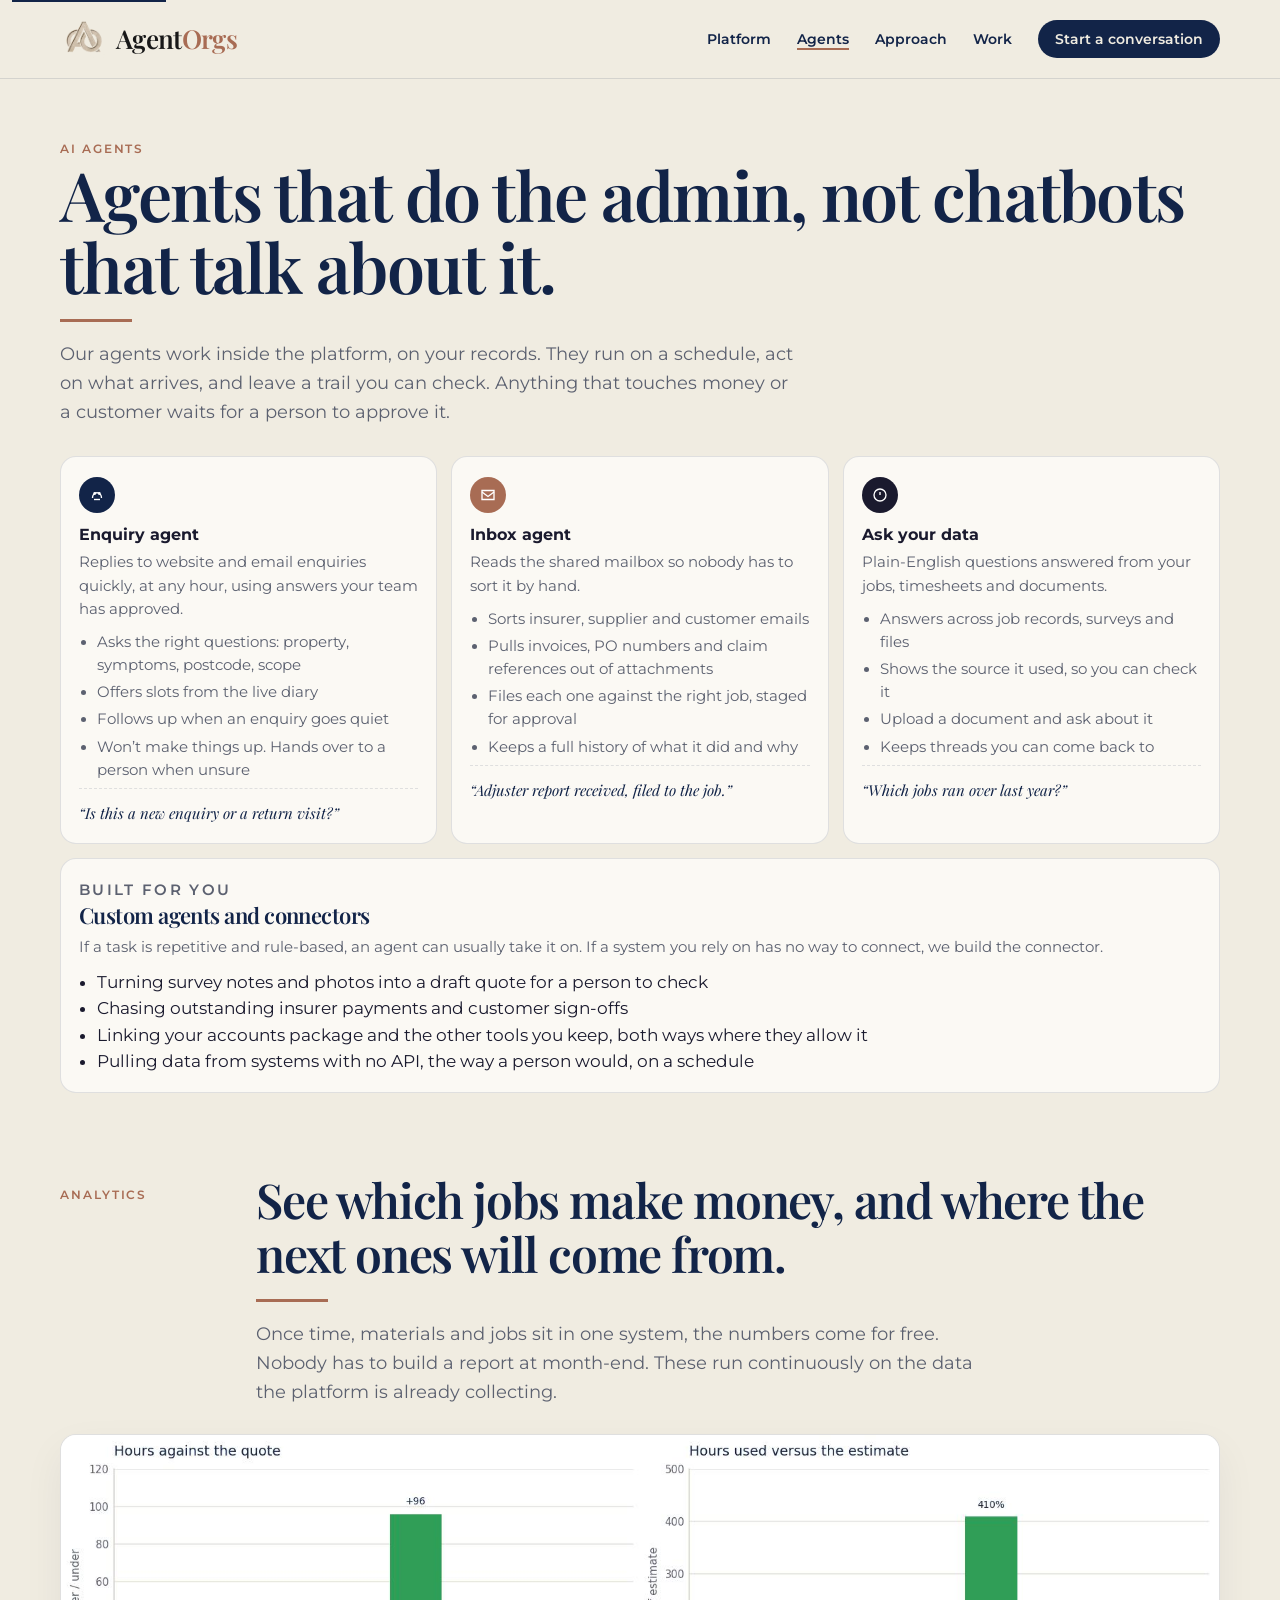
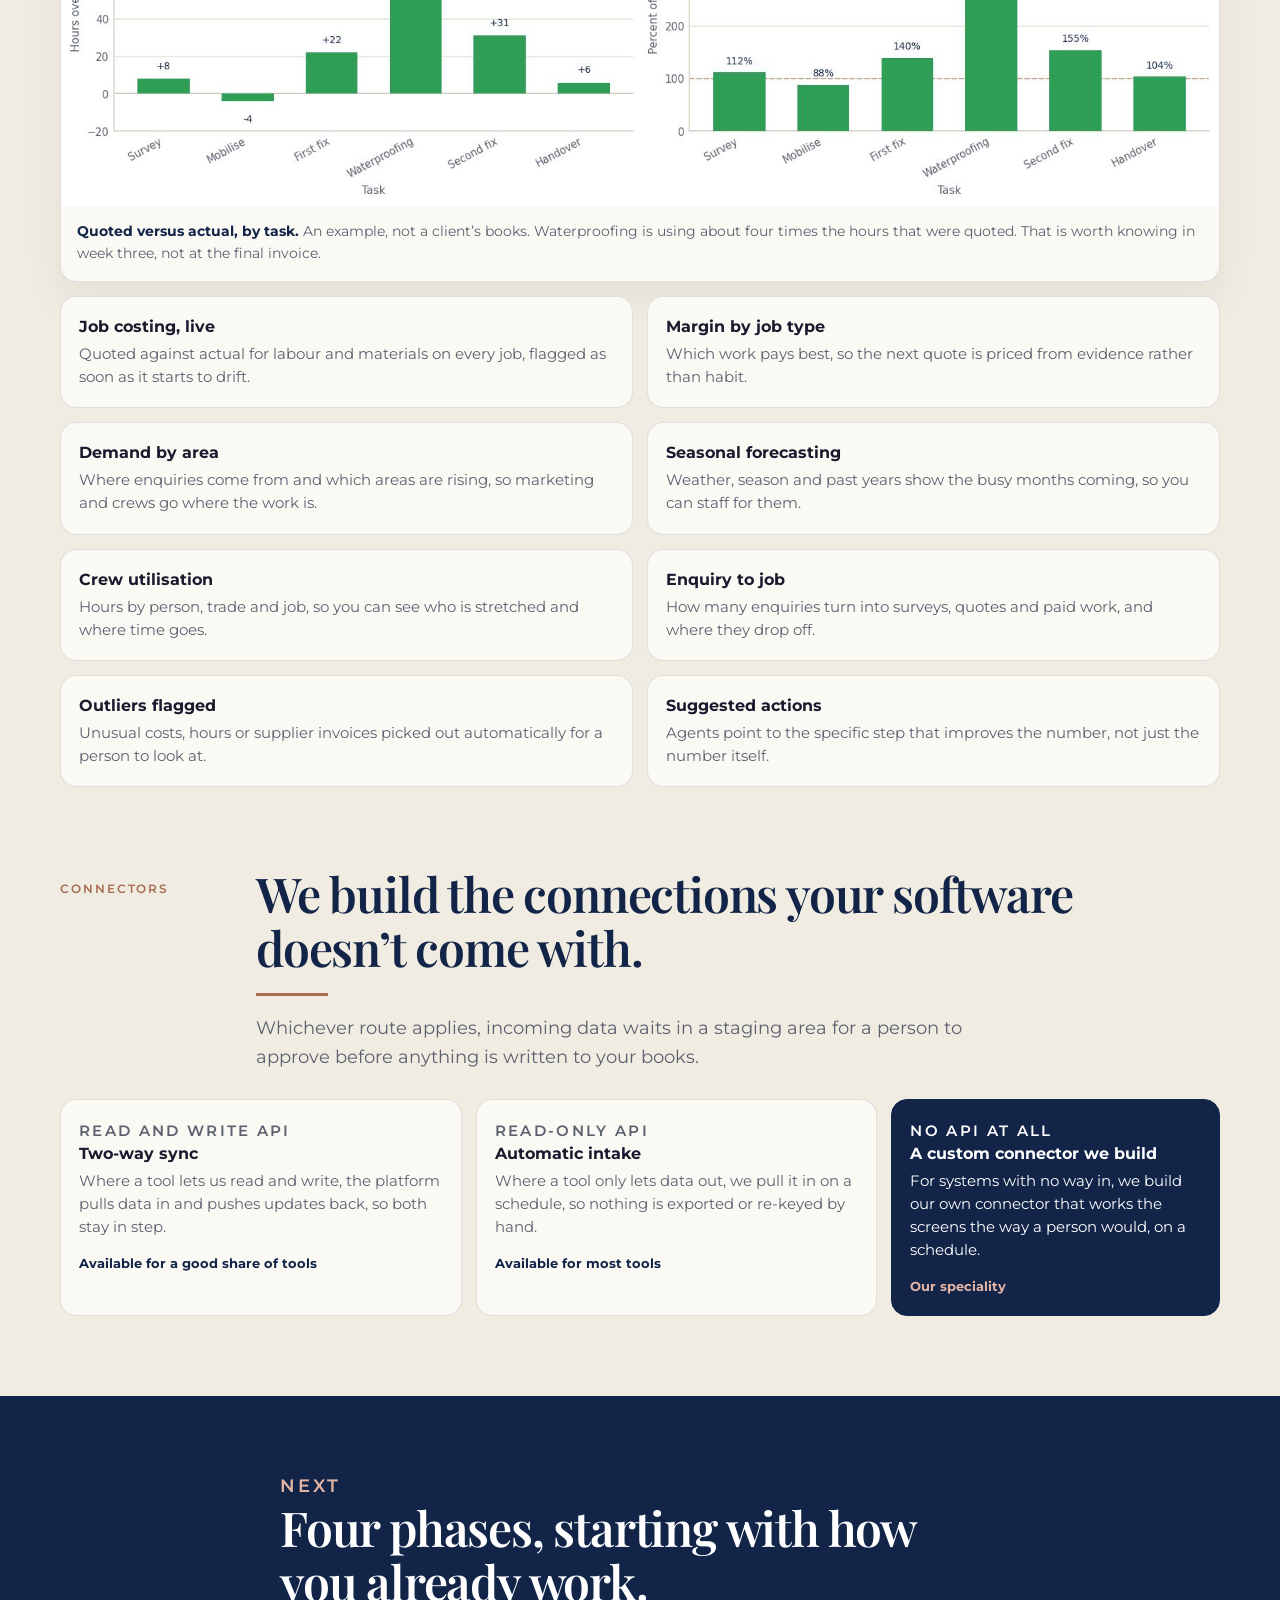
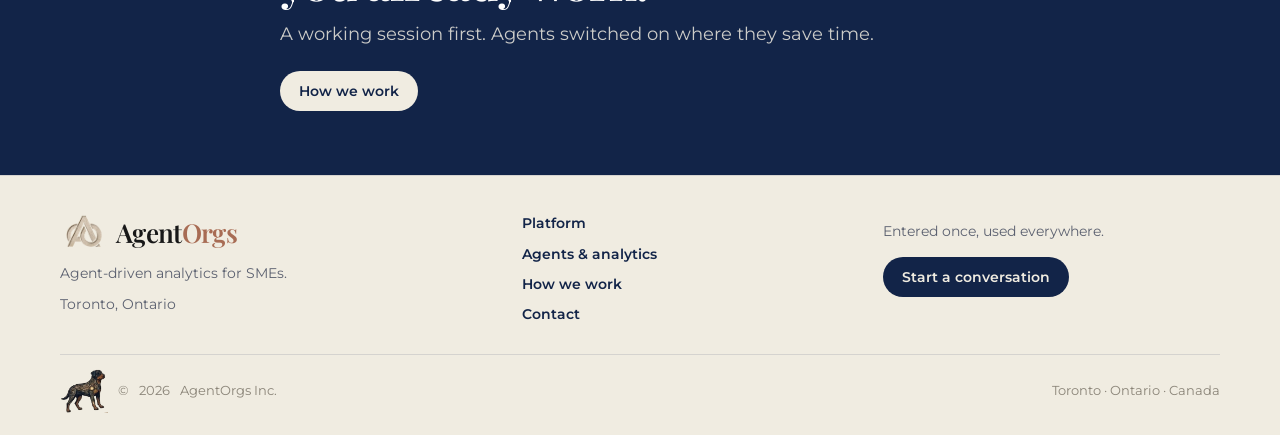
==== agents.html @ c2e17de2 "Add the AgentOrgs marketing site. Publish the static pages so the domain can be served from GitHub P" ====
<!DOCTYPE html>
<html lang="en-CA">
<head>
  <meta charset="utf-8">
  <meta name="viewport" content="width=device-width, initial-scale=1">
  <title>Agents and analytics — AgentOrgs</title>
  <meta name="description" content="Agents that do the admin inside the platform: enquiry, inbox, and plain-English questions over your jobs. Analytics that flag drift while the job is still open.">
  <meta name="theme-color" content="#f0ece1">
  <link rel="icon" href="assets/favicon.png" type="image/png">
  <link rel="preconnect" href="https://fonts.googleapis.com">
  <link rel="preconnect" href="https://fonts.gstatic.com" crossorigin>
  <link href="https://fonts.googleapis.com/css2?family=Montserrat:wght@500;600;700&family=Playfair+Display:ital,wght@0,500;0,600;0,700;1,500&display=swap" rel="stylesheet">
  <link rel="stylesheet" href="css/styles.css">
</head>
<body>
  <a class="skip" href="#main">Skip to content</a>
  <header class="site-header">
    <div class="container header-bar">
      <a class="brand" href="index.html">
        <img src="assets/logo.png" alt="" width="46" height="42">
        <span class="word"><span class="agent">Agent</span><span class="orgs">Orgs</span></span>
      </a>
      <button class="nav-toggle" type="button" aria-expanded="false" aria-controls="site-nav">Menu</button>
      <nav id="site-nav" class="site-nav" aria-label="Primary">
        <a href="platform.html">Platform</a>
        <a href="agents.html" aria-current="page">Agents</a>
        <a href="approach.html">Approach</a>
        <a href="index.html#work">Work</a>
        <a class="btn btn-navy nav-cta" href="contact.html">Start a conversation</a>
      </nav>
    </div>
  </header>

  <main id="main">
    <section class="page-hero container">
      <p class="kicker">AI agents</p>
      <h1>Agents that do the admin, not chatbots that talk about it.</h1>
      <hr class="title-rule">
      <p class="lead">Our agents work inside the platform, on your records. They run on a schedule, act on what arrives, and leave a trail you can check. Anything that touches money or a customer waits for a person to approve it.</p>
    </section>

    <section class="chapter container" style="padding-top:20px">
      <div class="agent-grid">
        <article class="agent-card">
          <span class="ico ico-navy" aria-hidden="true"><svg viewBox="0 0 24 24" fill="none" stroke="currentColor" stroke-width="1.8"><path d="M6 16c0-4 2.5-7 6-7s6 3 6 7"/><circle cx="9" cy="10" r="1"/><circle cx="15" cy="10" r="1"/><path d="M8 18h8"/></svg></span>
          <h3 style="margin-top:12px">Enquiry agent</h3>
          <p>Replies to website and email enquiries quickly, at any hour, using answers your team has approved.</p>
          <ul>
            <li>Asks the right questions: property, symptoms, postcode, scope</li>
            <li>Offers slots from the live diary</li>
            <li>Follows up when an enquiry goes quiet</li>
            <li>Won’t make things up. Hands over to a person when unsure</li>
          </ul>
          <p class="quote">“Is this a new enquiry or a return visit?”</p>
        </article>
        <article class="agent-card">
          <span class="ico ico-terra" aria-hidden="true"><svg viewBox="0 0 24 24" fill="none" stroke="currentColor" stroke-width="1.8"><path d="M4 6h16v12H4z"/><path d="M4 8l8 6 8-6"/></svg></span>
          <h3 style="margin-top:12px">Inbox agent</h3>
          <p>Reads the shared mailbox so nobody has to sort it by hand.</p>
          <ul>
            <li>Sorts insurer, supplier and customer emails</li>
            <li>Pulls invoices, PO numbers and claim references out of attachments</li>
            <li>Files each one against the right job, staged for approval</li>
            <li>Keeps a full history of what it did and why</li>
          </ul>
          <p class="quote">“Adjuster report received, filed to the job.”</p>
        </article>
        <article class="agent-card">
          <span class="ico ico-ink" aria-hidden="true"><svg viewBox="0 0 24 24" fill="none" stroke="currentColor" stroke-width="1.8"><circle cx="12" cy="12" r="8"/><path d="M12 8v4M12 16h.01"/></svg></span>
          <h3 style="margin-top:12px">Ask your data</h3>
          <p>Plain-English questions answered from your jobs, timesheets and documents.</p>
          <ul>
            <li>Answers across job records, surveys and files</li>
            <li>Shows the source it used, so you can check it</li>
            <li>Upload a document and ask about it</li>
            <li>Keeps threads you can come back to</li>
          </ul>
          <p class="quote">“Which jobs ran over last year?”</p>
        </article>
      </div>

      <article class="promise" style="margin-top:14px">
        <p class="kicker" style="margin-top:0">Built for you</p>
        <h3>Custom agents and connectors</h3>
        <p>If a task is repetitive and rule-based, an agent can usually take it on. If a system you rely on has no way to connect, we build the connector.</p>
        <ul class="plain-list">
          <li>Turning survey notes and photos into a draft quote for a person to check</li>
          <li>Chasing outstanding insurer payments and customer sign-offs</li>
          <li>Linking your accounts package and the other tools you keep, both ways where they allow it</li>
          <li>Pulling data from systems with no API, the way a person would, on a schedule</li>
        </ul>
      </article>
    </section>

    <section class="chapter container" id="analytics">
      <div class="chapter-head">
        <p class="kicker">Analytics</p>
        <div>
          <h2>See which jobs make money, and where the next ones will come from.</h2>
          <hr class="title-rule">
          <p class="lead">Once time, materials and jobs sit in one system, the numbers come for free. Nobody has to build a report at month-end. These run continuously on the data the platform is already collecting.</p>
        </div>
      </div>
      <figure class="shot">
        <img src="assets/shot_variance.jpg" alt="Example charts of hours over or under the quote, and hours used as a percent of the estimate. Waterproofing is the task running far over." width="1400" height="480">
        <figcaption><strong>Quoted versus actual, by task.</strong> An example, not a client’s books. Waterproofing is using about four times the hours that were quoted. That is worth knowing in week three, not at the final invoice.</figcaption>
      </figure>
      <div class="work-grid" style="margin-top:14px">
        <article class="work-card">
          <h3>Job costing, live</h3>
          <p>Quoted against actual for labour and materials on every job, flagged as soon as it starts to drift.</p>
        </article>
        <article class="work-card">
          <h3>Margin by job type</h3>
          <p>Which work pays best, so the next quote is priced from evidence rather than habit.</p>
        </article>
        <article class="work-card">
          <h3>Demand by area</h3>
          <p>Where enquiries come from and which areas are rising, so marketing and crews go where the work is.</p>
        </article>
        <article class="work-card">
          <h3>Seasonal forecasting</h3>
          <p>Weather, season and past years show the busy months coming, so you can staff for them.</p>
        </article>
        <article class="work-card">
          <h3>Crew utilisation</h3>
          <p>Hours by person, trade and job, so you can see who is stretched and where time goes.</p>
        </article>
        <article class="work-card">
          <h3>Enquiry to job</h3>
          <p>How many enquiries turn into surveys, quotes and paid work, and where they drop off.</p>
        </article>
        <article class="work-card">
          <h3>Outliers flagged</h3>
          <p>Unusual costs, hours or supplier invoices picked out automatically for a person to look at.</p>
        </article>
        <article class="work-card">
          <h3>Suggested actions</h3>
          <p>Agents point to the specific step that improves the number, not just the number itself.</p>
        </article>
      </div>
    </section>

    <section class="chapter container">
      <div class="chapter-head">
        <p class="kicker">Connectors</p>
        <div>
          <h2>We build the connections your software doesn’t come with.</h2>
          <hr class="title-rule">
          <p class="lead">Whichever route applies, incoming data waits in a staging area for a person to approve before anything is written to your books.</p>
        </div>
      </div>
      <div class="connect-grid">
        <article class="connect">
          <p class="kicker" style="margin-top:0">Read and write API</p>
          <h3>Two-way sync</h3>
          <p>Where a tool lets us read and write, the platform pulls data in and pushes updates back, so both stay in step.</p>
          <span class="tag">Available for a good share of tools</span>
        </article>
        <article class="connect">
          <p class="kicker" style="margin-top:0">Read-only API</p>
          <h3>Automatic intake</h3>
          <p>Where a tool only lets data out, we pull it in on a schedule, so nothing is exported or re-keyed by hand.</p>
          <span class="tag">Available for most tools</span>
        </article>
        <article class="connect special">
          <p class="kicker" style="margin-top:0">No API at all</p>
          <h3>A custom connector we build</h3>
          <p>For systems with no way in, we build our own connector that works the screens the way a person would, on a schedule.</p>
          <span class="tag">Our speciality</span>
        </article>
      </div>
    </section>
  </main>

  <section class="cta-band">
    <div class="container cta-inner">
      <p class="kicker">Next</p>
      <h2>Four phases, starting with how you already work.</h2>
      <p>A working session first. Agents switched on where they save time.</p>
      <a class="btn btn-paper" href="approach.html">How we work</a>
    </div>
  </section>

  <footer class="site-footer">
    <div class="container footer-grid">
      <div>
        <a class="brand" href="index.html">
          <img src="assets/logo.png" alt="" width="46" height="42">
          <span class="word"><span class="agent">Agent</span><span class="orgs">Orgs</span></span>
        </a>
        <p>Agent-driven analytics for SMEs.</p>
        <p>Toronto, Ontario</p>
      </div>
      <div class="footer-links">
        <a href="platform.html">Platform</a>
        <a href="agents.html">Agents &amp; analytics</a>
        <a href="approach.html">How we work</a>
        <a href="contact.html">Contact</a>
      </div>
      <div>
        <p>Entered once, used everywhere.</p>
        <a class="btn btn-navy" href="contact.html" style="margin-top:14px">Start a conversation</a>
      </div>
    </div>
    <div class="container footer-base">
      <span class="footer-mark"><img src="assets/dog.png" alt="" width="48" height="44">© <span id="year">2026</span> AgentOrgs Inc.</span>
      <span>Toronto · Ontario · Canada</span>
    </div>
  </footer>
  <script src="js/site.js"></script>
</body>
</html>
---- css/styles.css ----
:root {
  --paper: #f0ece1;
  --paper-2: #e7e1d4;
  --card: #fbf9f4;
  --ink: #1a1a2e;
  --navy: #122448;
  --muted: #5c6170;
  --line: rgba(18, 36, 72, 0.12);
  --terra: #a86c54;
  --terra-deep: #8c5844;
  --blue: #0066ff;
  --orange: #ff6b35;
  --green: #4ba173;
  --shadow: 0 16px 40px rgba(18, 36, 72, 0.06);
  --serif: "Playfair Display", Georgia, "Times New Roman", serif;
  --sans: "Montserrat", "Avenir Next", "Segoe UI", sans-serif;
  --max: 1160px;
  color-scheme: light;
}

*,
*::before,
*::after { box-sizing: border-box; }

html { scroll-behavior: smooth; }

body {
  margin: 0;
  background: var(--paper);
  color: var(--ink);
  font-family: var(--sans);
  font-size: 16.5px;
  line-height: 1.6;
  text-rendering: optimizeLegibility;
}

img { max-width: 100%; height: auto; display: block; }

a { color: inherit; }

button, input, textarea, select { font: inherit; color: inherit; }

h1, h2, h3, p { margin: 0; }

h1, h2, h3, .word {
  font-family: var(--serif);
  font-weight: 600;
  letter-spacing: -0.025em;
  color: var(--navy);
}

h1 {
  font-size: clamp(40px, 5.4vw, 68px);
  line-height: 1.05;
}

h2 {
  font-size: clamp(32px, 4vw, 48px);
  line-height: 1.12;
}

h3 { font-size: 22px; line-height: 1.25; }

.lead {
  font-size: 18px;
  line-height: 1.6;
  color: var(--muted);
  max-width: 46rem;
}

.title-rule {
  width: 72px;
  height: 3px;
  border: 0;
  margin: 18px 0 18px;
  background: var(--terra);
}

.container {
  width: min(var(--max), calc(100% - 40px));
  margin-inline: auto;
}

.skip {
  position: absolute;
  left: 12px;
  top: -40px;
  background: var(--navy);
  color: var(--paper);
  padding: 8px 12px;
  z-index: 50;
}

.skip:focus { top: 12px; }

:focus-visible {
  outline: 2px solid var(--terra);
  outline-offset: 3px;
}

::selection { background: var(--terra); color: #fff; }

.site-header {
  position: sticky;
  top: 0;
  z-index: 30;
  background: rgba(240, 236, 225, 0.92);
  backdrop-filter: blur(14px);
  border-bottom: 1px solid var(--line);
}

.header-bar {
  display: flex;
  align-items: center;
  gap: 28px;
  min-height: 78px;
}

.brand {
  display: flex;
  align-items: center;
  gap: 10px;
  text-decoration: none;
  flex: none;
}

.brand img { width: 46px; height: 42px; object-fit: contain; }

.word { font-size: 26px; line-height: 1; color: #181818; }

.word .orgs { color: var(--terra); }

.site-nav {
  display: flex;
  align-items: center;
  gap: 26px;
  margin-left: auto;
}

.site-nav a {
  text-decoration: none;
  font-size: 14px;
  font-weight: 600;
  color: var(--navy);
}

.site-nav a[aria-current="page"] {
  box-shadow: inset 0 -2px 0 var(--terra);
}

.site-nav a.btn {
  color: var(--paper);
  box-shadow: none;
}

.nav-toggle {
  display: none;
  margin-left: auto;
  background: transparent;
  border: 1px solid var(--line);
  border-radius: 999px;
  padding: 8px 14px;
  font-size: 13px;
  font-weight: 600;
  letter-spacing: 0.04em;
  text-transform: uppercase;
}

.btn {
  display: inline-flex;
  align-items: center;
  justify-content: center;
  gap: 8px;
  text-decoration: none;
  border-radius: 999px;
  padding: 12px 18px;
  border: 1px solid transparent;
  font-size: 14px;
  font-weight: 600;
  line-height: 1;
  cursor: pointer;
  background: transparent;
}

.btn-navy { background: var(--navy); color: var(--paper); }
.btn-navy:hover { background: #1b335f; }

.btn-ghost { border-color: rgba(18, 36, 72, 0.28); color: var(--navy); }
.btn-ghost:hover { background: rgba(18, 36, 72, 0.04); }

.btn-paper { background: var(--paper); color: var(--navy); }
.btn-paper:hover { background: #fff; }

.nav-cta { padding: 11px 16px; }

.hero {
  display: grid;
  grid-template-columns: minmax(0, 1.15fr) minmax(280px, 0.85fr);
  gap: 48px;
  align-items: end;
  padding: 54px 0 18px;
}

.wordmark { width: min(460px, 100%); margin-bottom: 28px; }

.hero-actions { display: flex; flex-wrap: wrap; gap: 12px; margin-top: 28px; }

.hero-aside {
  background: var(--card);
  border: 1px solid var(--line);
  border-radius: 18px;
  padding: 6px 22px;
  box-shadow: var(--shadow);
}

.hero-aside ol { list-style: none; margin: 0; padding: 0; }

.hero-aside li {
  display: grid;
  grid-template-columns: auto 1fr;
  column-gap: 14px;
  row-gap: 2px;
  padding: 18px 0;
  border-top: 1px solid var(--line);
}

.hero-aside li:first-child { border-top: 0; }

.hero-aside li > span {
  grid-row: span 2;
  align-self: center;
  font-family: var(--serif);
  font-size: 22px;
  color: var(--terra);
}

.hero-aside strong {
  font-family: var(--serif);
  font-size: 22px;
  font-weight: 600;
  color: var(--navy);
}

.hero-aside p { color: var(--muted); font-size: 14.5px; }

.chapter { padding: 72px 0 8px; }

.chapter-head {
  display: grid;
  grid-template-columns: 168px minmax(0, 1fr);
  gap: 12px 28px;
  margin-bottom: 28px;
}

.kicker {
  margin-top: 12px;
  font-size: 12px;
  font-weight: 600;
  letter-spacing: 0.16em;
  text-transform: uppercase;
  color: var(--terra);
}

.note {
  margin-top: 14px;
  color: #8a8478;
  font-size: 13px;
}

.note a {
  color: var(--terra-deep);
  font-weight: 600;
}

.stat-grid {
  display: grid;
  grid-template-columns: 1fr 1fr;
  gap: 14px;
}

.stat {
  border-radius: 10px;
  color: #fff;
  padding: 32px 28px 28px;
  min-height: 168px;
}

.stat b {
  display: block;
  font-family: var(--sans);
  font-weight: 700;
  font-size: clamp(46px, 6vw, 72px);
  letter-spacing: -0.04em;
  line-height: 0.95;
}

.stat span {
  display: block;
  margin-top: 12px;
  font-size: 18px;
  font-weight: 600;
}

.stat-blue { background: var(--blue); }
.stat-orange { background: var(--orange); }
.stat-ink { background: var(--ink); }
.stat-green { background: var(--green); }

.before {
  display: grid;
  grid-template-columns: 1fr auto 1fr auto 1fr auto 1fr;
  gap: 10px;
  align-items: stretch;
}

.before-card {
  border: 1.5px dashed rgba(26, 26, 46, 0.28);
  border-radius: 16px;
  padding: 22px 16px 18px;
  text-align: center;
}

.before-card h3 { font-size: 18px; margin-top: 12px; }
.before-card p { color: var(--muted); font-size: 14px; margin-top: 4px; }

.lock {
  display: flex;
  justify-content: center;
  align-items: center;
  gap: 6px;
  margin-top: 16px !important;
  color: #8a8478 !important;
  font-size: 12px !important;
}

.break {
  align-self: center;
  width: 26px;
  height: 26px;
  border-radius: 50%;
  background: var(--orange);
  color: #fff;
  display: grid;
  place-items: center;
}

.aside-line {
  margin: 22px 0;
  text-align: center;
  color: var(--navy);
  font-family: var(--serif);
  font-style: italic;
  font-size: 18px;
}

.cost-label {
  font-size: 15px;
  font-weight: 700;
  margin: 8px 0 14px;
}

.cost-grid, .roi-grid, .work-grid, .promise-grid, .module-grid, .agent-grid, .connect-grid {
  display: grid;
  gap: 14px;
}

.cost-grid, .roi-grid { grid-template-columns: repeat(3, 1fr); }
.work-grid, .promise-grid { grid-template-columns: 1fr 1fr; }
.module-grid { grid-template-columns: repeat(3, 1fr); }
.agent-grid { grid-template-columns: repeat(3, 1fr); }
.connect-grid { grid-template-columns: 1.1fr 1.1fr 0.9fr; }

.card, .cost, .roi, .work-card, .promise, .module, .agent-card, .connect, .problem, .phase {
  background: var(--card);
  border: 1px solid var(--line);
  border-radius: 16px;
}

.cost, .roi, .work-card, .promise, .module, .agent-card, .connect, .phase {
  padding: 20px 18px 18px;
}

.cost h3, .roi h3, .work-card h3, .module h3, .agent-card h3, .connect h3, .problem h3, .phase h3 {
  font-family: var(--sans);
  font-weight: 700;
  font-size: 16px;
  letter-spacing: 0;
  color: var(--ink);
}

.cost p, .roi p, .work-card p, .module li, .agent-card li, .agent-card p, .connect p, .problem p, .phase p, .promise p {
  color: var(--muted);
  font-size: 14.5px;
  margin-top: 6px;
}

.with-ico {
  display: flex;
  gap: 12px;
  align-items: flex-start;
}

.ico {
  width: 36px;
  height: 36px;
  border-radius: 50%;
  display: grid;
  place-items: center;
  flex: none;
  color: #fff;
}

.ico svg { width: 18px; height: 18px; display: block; }
.ico-blue { background: var(--blue); }
.ico-orange { background: var(--orange); }
.ico-green { background: var(--green); }
.ico-ink { background: var(--ink); }
.ico-navy { background: var(--navy); }
.ico-terra { background: var(--terra); }

.mini-ico {
  width: 46px;
  height: 46px;
  margin: 0 auto;
  border-radius: 50%;
  display: grid;
  place-items: center;
  background: var(--ink);
  color: #fff;
}

.mini-ico svg { width: 20px; height: 20px; }

.system {
  display: grid;
  grid-template-columns: 1fr 240px 1fr;
  gap: 22px 18px;
  align-items: center;
}

.system-card {
  display: flex;
  gap: 12px;
  align-items: center;
  background: var(--card);
  border: 1px solid var(--line);
  border-radius: 14px;
  padding: 14px 14px;
  position: relative;
  box-shadow: var(--shadow);
}

.system-card h3 { font-size: 15.5px; }
.system-card p { margin: 0; font-size: 13px; color: var(--muted); }

.system-card::after {
  content: "";
  position: absolute;
  top: 50%;
  height: 2px;
  width: 18px;
  background: var(--accent, var(--navy));
}

.system-card.left::after { right: -18px; }
.system-card.right::after { left: -18px; }

.system-core {
  width: 210px;
  height: 210px;
  margin: 8px auto;
  border-radius: 50%;
  background: var(--navy);
  color: var(--paper);
  display: flex;
  flex-direction: column;
  align-items: center;
  justify-content: center;
  text-align: center;
  box-shadow: 0 0 0 10px rgba(18, 36, 72, 0.06);
  grid-row: span 2;
}

.seal {
  width: 84px;
  height: 84px;
  border-radius: 50%;
  background: var(--paper);
  display: grid;
  place-items: center;
  overflow: hidden;
  margin-bottom: 8px;
}

.seal img { width: 78px; height: 72px; object-fit: contain; }

.system-core strong {
  font-family: var(--serif);
  font-size: 20px;
  font-weight: 600;
  color: #fff;
}

.system-core span {
  font-size: 11px;
  letter-spacing: 0.02em;
  color: rgba(240, 236, 225, 0.78);
  max-width: 140px;
}

.pills {
  grid-column: 1 / -1;
  display: flex;
  justify-content: center;
  gap: 12px;
  flex-wrap: wrap;
}

.pill {
  display: inline-flex;
  align-items: center;
  gap: 8px;
  background: #fff;
  border: 1px solid var(--line);
  border-radius: 999px;
  padding: 8px 14px;
  font-size: 13.5px;
  font-weight: 600;
}

.pill em { font-style: normal; font-weight: 500; color: var(--muted); }

.flow-head {
  display: flex;
  justify-content: space-between;
  gap: 20px;
  margin-bottom: 8px;
  font-size: 13px;
}

.flow-head strong { display: block; color: var(--navy); font-size: 14px; }
.flow-head span { color: var(--muted); }

.streams { width: 100%; height: auto; display: block; }

.problem-grid {
  display: grid;
  grid-template-columns: repeat(4, 1fr);
  gap: 14px;
  margin-top: 10px;
  padding-top: 8px;
}

.problem { padding: 26px 16px 18px; position: relative; }
.problem .badge {
  position: absolute;
  top: -16px;
  left: 18px;
}
.problem h3 { margin-top: 8px; font-size: 16px; }
.problem p { font-size: 14px; }

.matrix {
  display: grid;
  grid-template-columns: auto 1fr;
  gap: 12px;
  align-items: stretch;
}

.axis {
  display: flex;
  align-items: center;
  justify-content: space-between;
  gap: 8px;
  color: var(--muted);
  font-size: 12px;
  font-weight: 600;
  letter-spacing: 0.08em;
  text-transform: uppercase;
}

.axis-y {
  flex-direction: column;
  justify-content: space-between;
  letter-spacing: 0.12em;
  padding: 8px 0;
}

.axis-y span {
  writing-mode: vertical-rl;
  transform: rotate(180deg);
}

.axis-x { margin-top: 8px; }

.quads {
  display: grid;
  grid-template-columns: 1fr 1fr;
  border-radius: 6px;
  overflow: hidden;
  min-height: 340px;
}

.quad {
  color: #fff;
  padding: 36px 28px;
  display: flex;
  flex-direction: column;
  justify-content: center;
  gap: 8px;
  min-height: 170px;
}

.quad h3 {
  font-family: var(--sans);
  color: #fff;
  font-size: 22px;
  letter-spacing: 0;
  font-weight: 700;
}

.quad p { margin: 0; font-size: 15px; color: rgba(255, 255, 255, 0.92); }
.quad svg { width: 28px; height: 28px; margin-bottom: 6px; }

.q-blue { background: var(--blue); }
.q-orange { background: var(--orange); }
.q-ink { background: var(--ink); }
.q-green { background: var(--green); }

.shot {
  margin: 0;
  background: var(--card);
  border: 1px solid var(--line);
  border-radius: 16px;
  overflow: hidden;
  box-shadow: var(--shadow);
}

.shot img { width: 100%; }
.shot figcaption {
  padding: 14px 16px 16px;
  color: var(--muted);
  font-size: 14px;
}
.shot figcaption strong { color: var(--navy); font-weight: 700; }

.shots {
  display: grid;
  gap: 16px;
}

.navy-band {
  background: var(--navy);
  color: var(--paper);
  border-radius: 18px;
  padding: 28px 28px;
}

.navy-band h2, .navy-band h3 { color: #fff; }
.navy-band p { color: rgba(240, 236, 225, 0.84); }
.navy-band .kicker { color: #e4b5a4; margin: 0 0 8px; }

.compare {
  display: grid;
  gap: 10px;
  margin-top: 18px;
}

.compare div {
  display: grid;
  grid-template-columns: 140px 1fr auto;
  gap: 12px;
  align-items: center;
  font-size: 14px;
  color: rgba(240, 236, 225, 0.8);
}

.bar {
  height: 16px;
  border-radius: 4px;
  background: #8ea0bd;
}

.bar.short {
  width: 22%;
  background: var(--orange);
  justify-self: start;
}

.bar.long { width: 100%; }

.why-grid {
  display: grid;
  grid-template-columns: 1.3fr 0.7fr;
  gap: 14px;
  align-items: stretch;
}

.stack { display: grid; gap: 14px; }

.module .mod-kicker {
  display: flex;
  align-items: center;
  gap: 8px;
  color: var(--terra);
  font-size: 12px;
  font-weight: 700;
  letter-spacing: 0.14em;
  text-transform: uppercase;
}

.module ul, .agent-card ul, .plain-list { margin: 10px 0 0; padding-left: 18px; }
.module li + li, .agent-card li + li { margin-top: 4px; }

.quote {
  margin-top: 14px;
  padding-top: 12px;
  border-top: 1px dashed var(--line);
  font-family: var(--serif);
  font-style: italic;
  color: var(--navy) !important;
  font-size: 15px !important;
}

.connect.special {
  background: var(--navy);
  border-color: var(--navy);
}

.connect.special h3, .connect.special p { color: #fff; }
.connect.special .tag { color: #e4b5a4; }

.tag {
  display: block;
  margin-top: 14px;
  font-size: 13px;
  font-weight: 700;
  color: var(--navy);
}

.chevrons {
  display: grid;
  grid-template-columns: repeat(4, 1fr);
  gap: 0;
  margin-bottom: 18px;
}

.chev {
  color: #fff;
  min-height: 64px;
  display: flex;
  align-items: center;
  gap: 8px;
  padding: 0 28px 0 34px;
  font-weight: 700;
  clip-path: polygon(0 0, calc(100% - 16px) 0, 100% 50%, calc(100% - 16px) 100%, 0 100%, 16px 50%);
}

.chev:first-child {
  clip-path: polygon(0 0, calc(100% - 16px) 0, 100% 50%, calc(100% - 16px) 100%, 0 100%);
  padding-left: 18px;
  border-radius: 8px 0 0 8px;
}

.chev-blue { background: var(--blue); }
.chev-orange { background: var(--orange); }
.chev-green { background: var(--green); }
.chev-ink { background: var(--ink); }

.phase-grid {
  display: grid;
  grid-template-columns: repeat(4, 1fr);
  gap: 12px;
}

.phase .step {
  color: var(--terra);
  font-size: 12px;
  font-weight: 700;
  letter-spacing: 0.14em;
  text-transform: uppercase;
}

.gantt { margin-top: 8px; }
.gantt-scroll { overflow-x: auto; padding-bottom: 6px; }

.gantt-row {
  display: grid;
  grid-template-columns: 190px minmax(520px, 1fr);
  gap: 16px;
  align-items: center;
  margin-bottom: 12px;
}

.gantt-name strong { display: block; font-size: 15px; color: var(--navy); }
.gantt-name span { color: var(--muted); font-size: 13px; }

.gantt-bars {
  display: grid;
  grid-template-columns: repeat(36, 1fr);
  gap: 4px;
  align-items: center;
  min-width: 520px;
}

.gantt-bars.trad span {
  background: #cfc4b2;
  color: #3a342c;
  font-size: 12px;
  font-weight: 600;
  text-align: center;
  padding: 10px 2px;
  border-radius: 6px;
}

.gantt-bars i { display: block; height: 28px; border-radius: 4px; }
.gantt-bars .b { background: var(--blue); }
.gantt-bars .o { background: var(--orange); }
.gantt-bars .g { background: var(--green); }
.gantt-bars .k { background: var(--ink); }

.live {
  grid-column: 5 / 37;
  background: repeating-linear-gradient(-45deg, #d7ebdf, #d7ebdf 7px, #c5e2d1 7px, #c5e2d1 14px);
  color: #1d5c3e;
  border-radius: 8px;
  padding: 8px 12px;
  font-size: 13px;
  font-weight: 600;
}

.gantt-scale {
  margin-left: 206px;
  min-width: 520px;
  display: flex;
  justify-content: space-between;
  color: #8a8478;
  font-size: 12px;
  margin-top: 4px;
}

.legend {
  display: flex;
  flex-wrap: wrap;
  gap: 14px;
  margin: 8px 0 0 206px;
  font-size: 12px;
  color: var(--muted);
  font-weight: 600;
}

.legend i {
  display: inline-block;
  width: 9px;
  height: 9px;
  border-radius: 2px;
  margin-right: 5px;
}

.page-hero { padding: 48px 0 10px; }
.page-hero .lead { margin-top: 8px; }

.callout {
  margin-top: 22px;
  background: var(--navy);
  color: var(--paper);
  border-radius: 16px;
  padding: 22px 24px;
}

.callout strong { color: #fff; }
.callout p { margin: 0; color: rgba(240, 236, 225, 0.88); }

.data-panel {
  display: grid;
  grid-template-columns: 0.8fr 1.2fr;
  gap: 22px;
  background: var(--card);
  border: 1px solid var(--line);
  border-radius: 18px;
  padding: 26px;
}

.data-panel ul { margin: 12px 0 0; padding-left: 18px; color: var(--muted); }
.data-panel li + li { margin-top: 8px; }

.cta-band {
  margin-top: 72px;
  background: var(--navy);
  color: var(--paper);
}

.cta-inner { padding: 64px 0; max-width: 720px; }
.cta-band h2 { color: #fff; }
.cta-band p { margin-top: 12px; color: rgba(240, 236, 225, 0.84); font-size: 18px; }
.cta-band .kicker { color: #e4b5a4; }
.cta-band .btn { margin-top: 22px; }

.site-footer {
  border-top: 1px solid var(--line);
  padding: 36px 0 22px;
}

.footer-grid {
  display: grid;
  grid-template-columns: 1.3fr 1fr 1fr;
  gap: 24px;
}

.footer-grid p { color: var(--muted); font-size: 14px; margin-top: 8px; }

.footer-links { display: grid; gap: 8px; align-content: start; }
.footer-links a { text-decoration: none; font-weight: 600; font-size: 14px; color: var(--navy); }
.footer-links a:hover { color: var(--terra-deep); }

.footer-base {
  display: flex;
  justify-content: space-between;
  align-items: center;
  gap: 12px;
  margin-top: 28px;
  padding-top: 14px;
  border-top: 1px solid var(--line);
  color: #8a8478;
  font-size: 13px;
}

.footer-mark {
  display: inline-flex;
  align-items: center;
  gap: 10px;
}

.footer-mark img {
  width: 48px;
  height: 44px;
  object-fit: contain;
}

.form-layout {
  display: grid;
  grid-template-columns: 0.85fr 1.15fr;
  gap: 36px;
  align-items: start;
  padding-bottom: 72px;
}

.enquiry {
  background: var(--card);
  border: 1px solid var(--line);
  border-radius: 18px;
  padding: 22px;
  display: grid;
  gap: 14px;
}

.field { display: grid; gap: 6px; }
.field span { font-size: 13px; font-weight: 650; color: var(--navy); }

input, textarea {
  width: 100%;
  background: #fff;
  border: 1px solid rgba(18, 36, 72, 0.16);
  border-radius: 10px;
  padding: 12px 12px;
}

textarea { min-height: 140px; resize: vertical; }

.form-row { display: grid; grid-template-columns: 1fr 1fr; gap: 12px; }

.banner {
  border-radius: 12px;
  padding: 12px 14px;
  background: #e5f2ea;
  color: #1d5c3e;
  font-weight: 600;
}

.banner.warn { background: #f8e6df; color: #7a3b28; }

.next-steps { margin-top: 22px; display: grid; gap: 12px; }
.next-steps article {
  display: grid;
  grid-template-columns: auto 1fr;
  gap: 12px;
  align-items: start;
}

.next-steps strong { display: block; color: var(--navy); }
.next-steps p { color: var(--muted); font-size: 14.5px; }

.honeypot {
  position: absolute;
  left: -10000px;
  width: 1px;
  height: 1px;
  overflow: hidden;
}

@media (max-width: 980px) {
  .chapter-head, .hero, .why-grid, .form-layout, .data-panel, .footer-grid {
    grid-template-columns: 1fr;
  }
  .module-grid, .agent-grid, .connect-grid, .problem-grid, .phase-grid, .chevrons {
    grid-template-columns: 1fr 1fr;
  }
  .chev { clip-path: none; border-radius: 10px; padding: 14px; margin: 4px; }
  .legend, .gantt-scale { margin-left: 0; }
  .gantt-row { grid-template-columns: 1fr; }
}

@media (max-width: 800px) {
  .system { grid-template-columns: 1fr; }
  .system-core { grid-row: auto; }
  .system-card.left::after, .system-card.right::after { display: none; }
  .nav-toggle { display: inline-flex; }
  .site-nav {
    display: none;
    position: absolute;
    left: 0;
    right: 0;
    top: 100%;
    background: var(--paper);
    border-bottom: 1px solid var(--line);
    flex-direction: column;
    align-items: flex-start;
    padding: 8px 22px 18px;
    gap: 4px;
  }
  .site-nav.is-open { display: flex; }
  .site-nav a { padding: 10px 0; width: 100%; }
  .nav-cta { width: auto; margin-top: 6px; }
  .before { grid-template-columns: 1fr; }
  .break { transform: rotate(90deg); margin: 2px auto; }
  .cost-grid, .roi-grid, .work-grid, .promise-grid, .module-grid, .agent-grid, .connect-grid, .problem-grid, .phase-grid, .stat-grid, .form-row {
    grid-template-columns: 1fr;
  }
  .chapter { padding-top: 48px; }
  .compare div { grid-template-columns: 1fr; }
  .footer-base { flex-direction: column; }
  .flow-head { flex-direction: column; }
  .streams { display: none; }
}

@media (prefers-reduced-motion: reduce) {
  html { scroll-behavior: auto; }
}
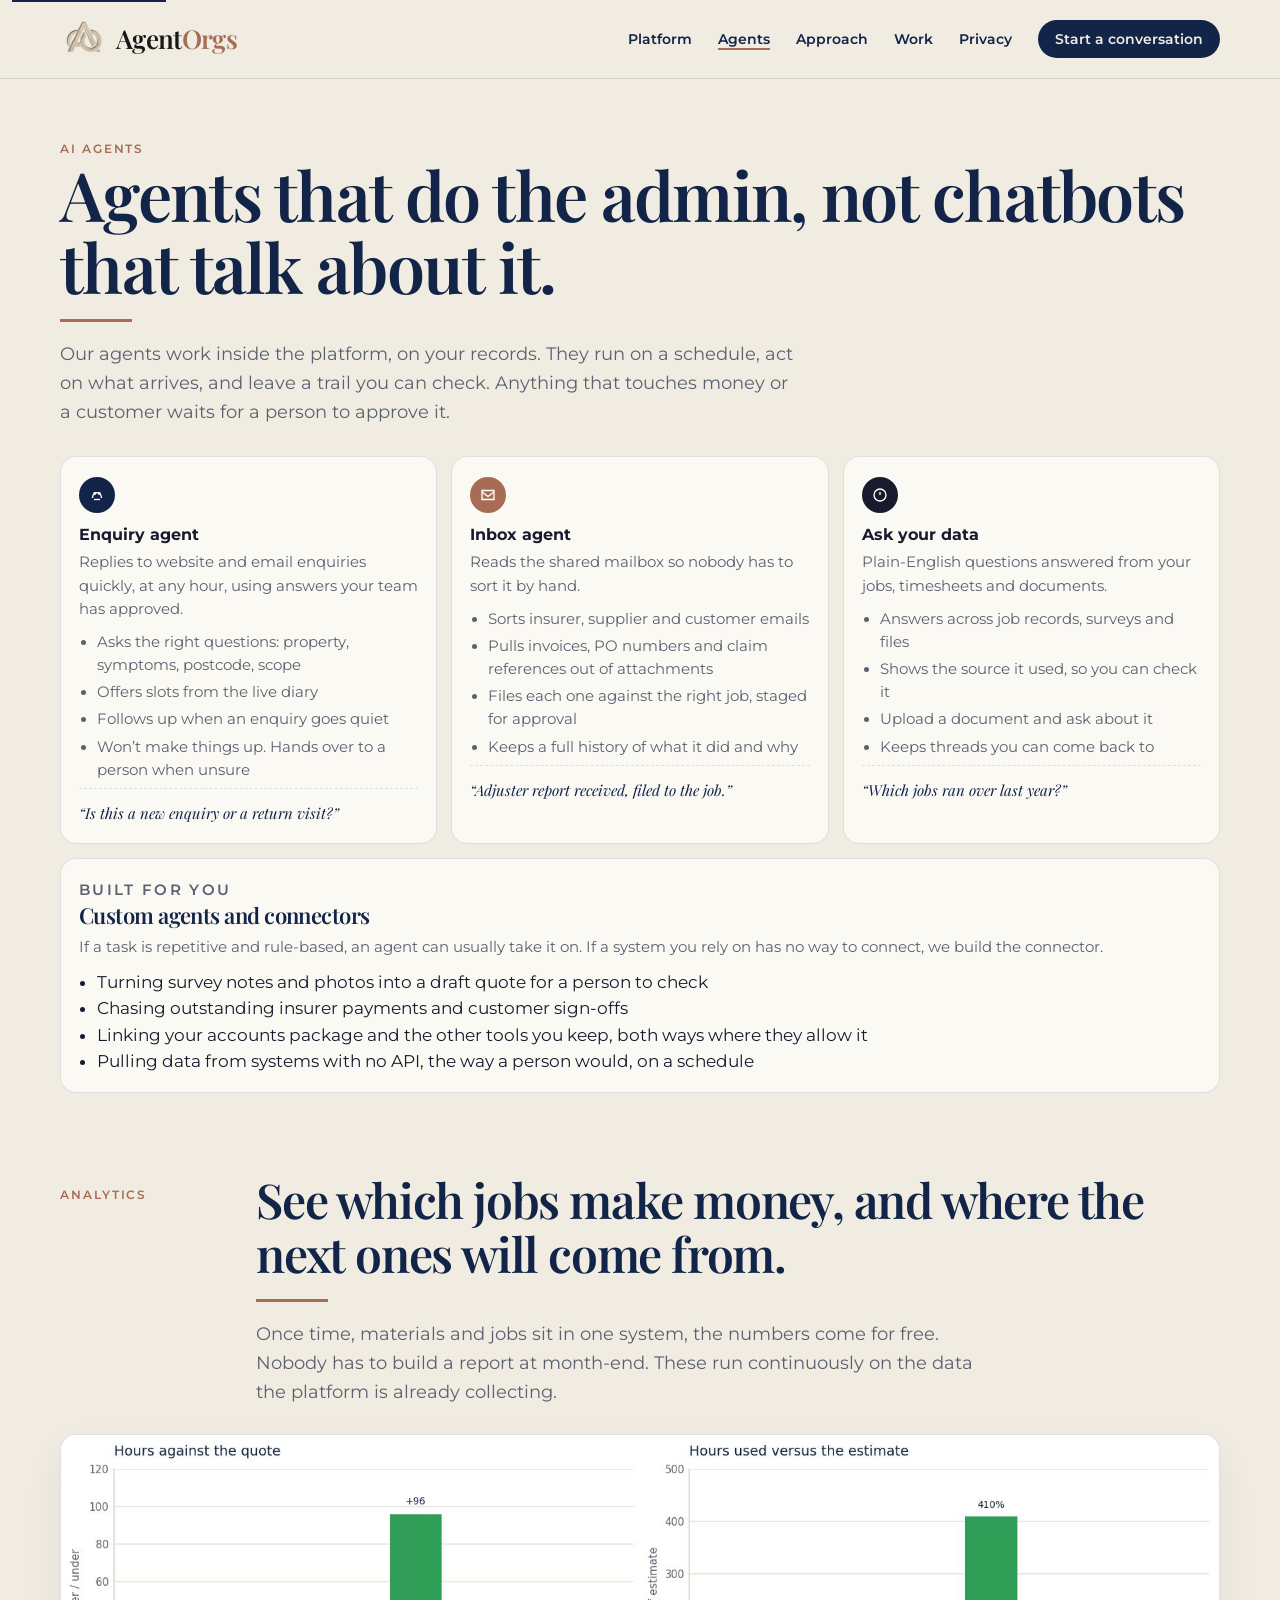
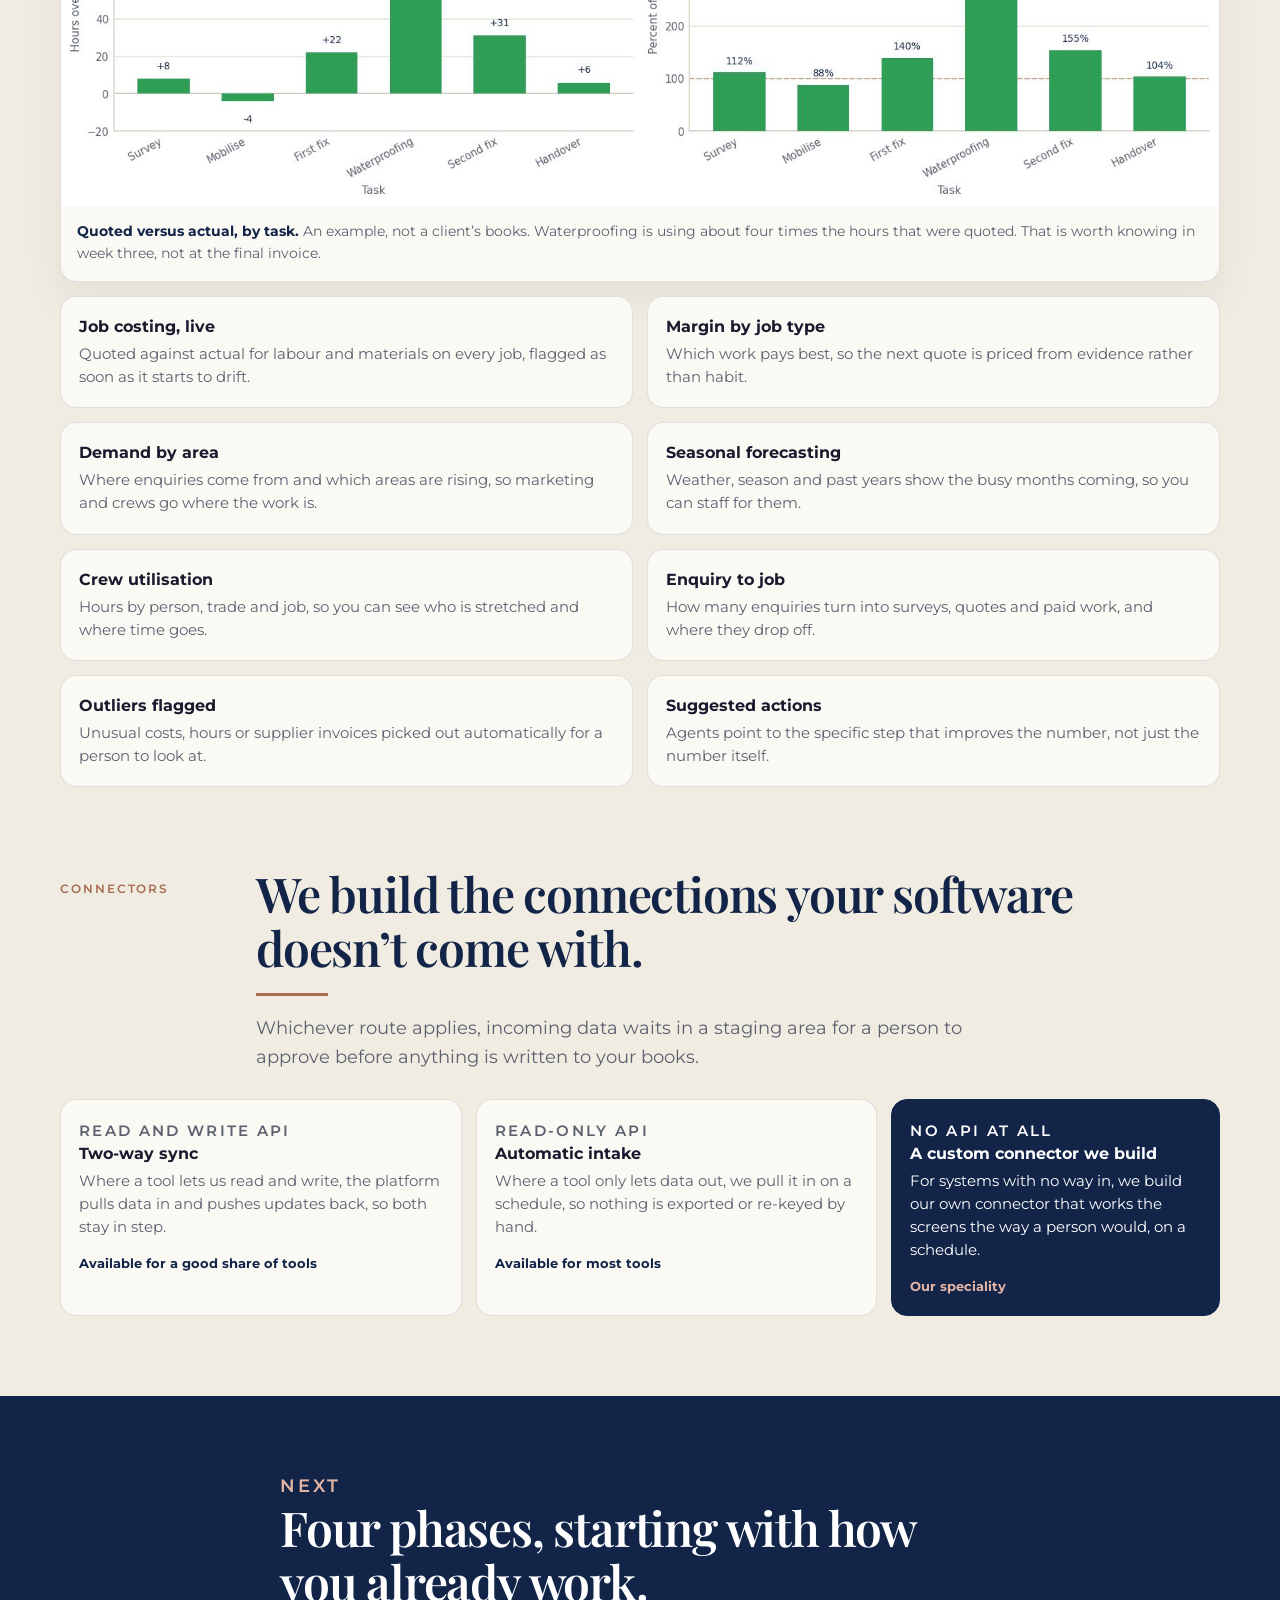
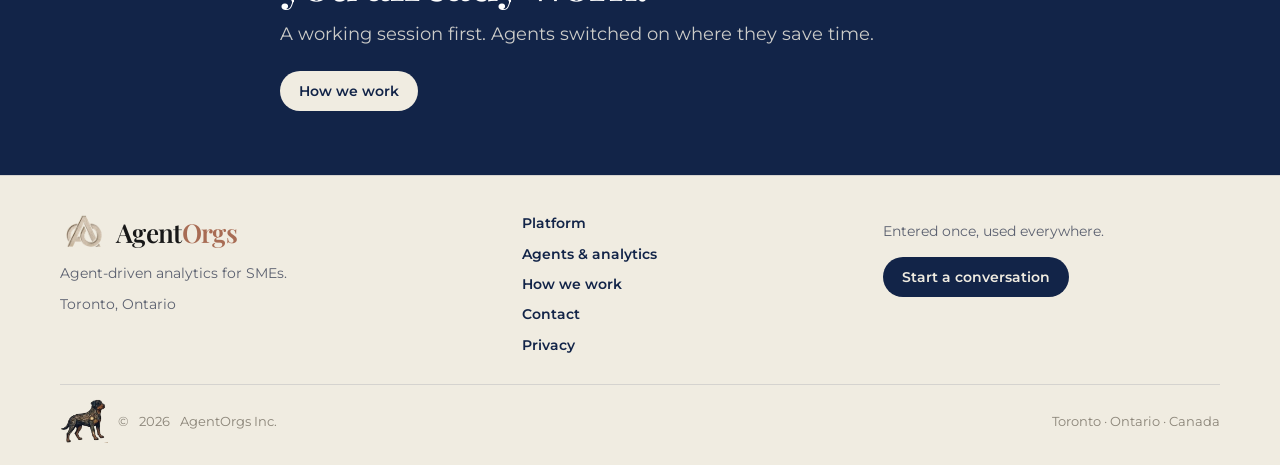
==== commit ab58219b: "Add a short privacy notice for the service. The page states what the site and client work actually d" ====
--- a/agents.html
+++ b/agents.html
@@ -26,6 +26,7 @@
         <a href="agents.html" aria-current="page">Agents</a>
         <a href="approach.html">Approach</a>
         <a href="index.html#work">Work</a>
+        <a href="privacy.html">Privacy</a>
         <a class="btn btn-navy nav-cta" href="contact.html">Start a conversation</a>
       </nav>
     </div>
@@ -197,6 +198,7 @@
         <a href="agents.html">Agents &amp; analytics</a>
         <a href="approach.html">How we work</a>
         <a href="contact.html">Contact</a>
+        <a href="privacy.html">Privacy</a>
       </div>
       <div>
         <p>Entered once, used everywhere.</p>
--- a/css/styles.css
+++ b/css/styles.css
@@ -912,6 +912,61 @@
 .footer-links { display: grid; gap: 8px; align-content: start; }
 .footer-links a { text-decoration: none; font-weight: 600; font-size: 14px; color: var(--navy); }
 .footer-links a:hover { color: var(--terra-deep); }
+
+.notice {
+  max-width: 760px;
+  padding-bottom: 80px;
+}
+
+.notice h2 {
+  font-size: clamp(26px, 3vw, 32px);
+  margin-top: 40px;
+}
+
+.notice h2:first-child { margin-top: 8px; }
+
+.notice p,
+.notice li { color: var(--muted); }
+
+.notice p { margin-top: 12px; }
+
+.notice ul { margin: 12px 0 0; padding-left: 18px; }
+
+.notice li + li { margin-top: 6px; }
+
+.notice a { color: var(--terra-deep); font-weight: 600; }
+
+.notice table {
+  width: 100%;
+  border-collapse: collapse;
+  margin-top: 16px;
+  font-size: 14.5px;
+}
+
+@media (max-width: 700px) {
+  .notice table { display: block; overflow-x: auto; }
+  .notice td:first-child { width: auto; }
+}
+
+.notice th,
+.notice td {
+  text-align: left;
+  vertical-align: top;
+  padding: 12px 14px;
+  border-bottom: 1px solid var(--line);
+}
+
+.notice th {
+  color: var(--navy);
+  font-size: 12px;
+  letter-spacing: 0.08em;
+  text-transform: uppercase;
+  font-weight: 700;
+}
+
+.notice td { color: var(--muted); }
+
+.notice td:first-child { color: var(--navy); font-weight: 600; width: 42%; }
 
 .footer-base {
   display: flex;
